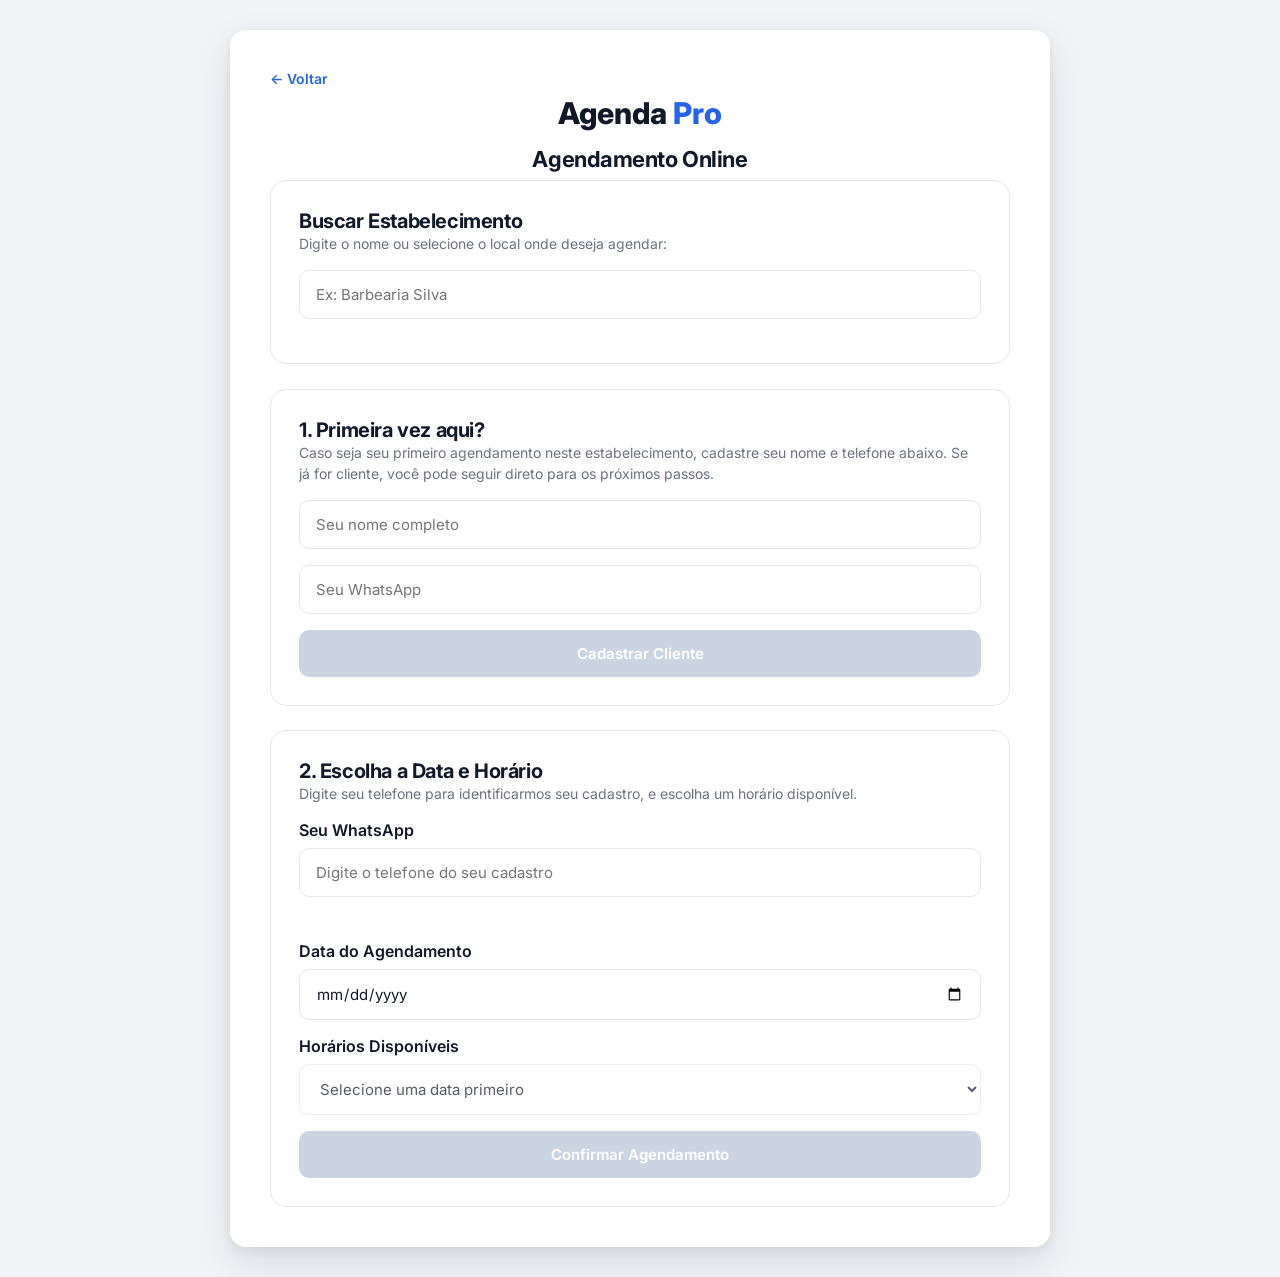
==== frontend/customer.html @ e3d3e74e "Adicona página de serviços e deixa visual mais proffisional" ====
<!DOCTYPE html>
<html lang="pt-BR">
<head>
    <meta charset="UTF-8">
    <meta name="viewport" content="width=device-width, initial-scale=1.0">
    <title>Agendamento - Agenda Pro</title>
    <script src="config.js?v=3"></script>
    <link rel="preconnect" href="https://fonts.googleapis.com">
    <link rel="preconnect" href="https://fonts.gstatic.com" crossorigin>
    <link href="https://fonts.googleapis.com/css2?family=Inter:wght@400;500;600;700;800&display=swap" rel="stylesheet">
    <link rel="stylesheet" href="style.css?v=6">
</head>
<body>
    <div class="customer-wrapper">
        <header class="customer-header">
            <button class="back-button" onclick="window.location.href='index.html'">← Voltar</button>
            <div class="logo">Agenda <span>Pro</span></div>
            <h1 id="business-display-name" style="margin-top: 15px; font-size: 22px;">Carregando estabelecimento...</h1>
            <button id="switch-business-btn" type="button" style="display:none; background:none; border:none; color:var(--primary); text-decoration:underline; cursor:pointer; font-size:14px; margin-top:6px; font-family:inherit;">Não é esse estabelecimento? Trocar</button>
        </header>

        <div id="select-business-section" class="form-card" style="display: none; margin-bottom: 25px;">
            <h2>Buscar Estabelecimento</h2>
            <p class="section-description">Digite o nome ou selecione o local onde deseja agendar:</p>
            <input type="text" id="search-business-input" class="input_field" placeholder="Ex: Barbearia Silva">
            <p id="business-search-status" style="font-size: 14px; color: var(--primary); font-weight: 600;"></p>
        </div>

        <main class="customer-container">
            <section class="form-card">
                <h2>1. Primeira vez aqui?</h2>
                <p class="section-description">Caso seja seu primeiro agendamento neste estabelecimento, cadastre seu nome e telefone abaixo. Se já for cliente, você pode seguir direto para os próximos passos.</p>
                <form id="client-form">
                    <input type="text" id="client-name" class="input_field" placeholder="Seu nome completo" required>
                    <input type="tel" id="client-phone" class="input_field" placeholder="Seu WhatsApp" required>
                    <button type="submit" class="register-button" id="submit-client-btn" disabled>Cadastrar Cliente</button>
                </form>
            </section>

            <section class="form-card" id="services-section" style="display:none;">
                <h2>2. Escolha o Serviço</h2>
                <p class="section-description">Selecione o serviço desejado.</p>
                <div id="services-list"></div>
            </section>

            <section class="form-card">
                <h2 id="datetime-step-title">2. Escolha a Data e Horário</h2>
                <p class="section-description">Digite seu telefone para identificarmos seu cadastro, e escolha um horário disponível.</p>

                <form id="appointment-form">
                    <label style="display:block; margin-bottom: 8px; font-weight: 600;">Seu WhatsApp</label>
                    <input type="tel" id="confirm-phone" class="input_field" placeholder="Digite o telefone do seu cadastro" required>
                    <p id="client-found-msg" class="section-description" style="min-height: 20px; margin-top: -8px;"></p>
                    <div id="existing-appointments-box" style="display:none; background:var(--primary-light); border-radius:10px; padding:14px 16px; margin-bottom:18px; font-size:14px; color:var(--primary-darker);"></div>

                    <label style="display:block; margin-bottom: 8px; font-weight: 600;">Data do Agendamento</label>
                    <input type="date" id="appointment-date" class="input_field" required>

                    <label style="display:block; margin-bottom: 8px; font-weight: 600;">Horários Disponíveis</label>
                    <select id="time-select" class="input_field" required disabled>
                        <option value="">Selecione uma data primeiro</option>
                    </select>

                    <button type="submit" id="submit-appointment-btn" class="register-button" disabled>Confirmar Agendamento</button>
                </form>
            </section>
        </main>
    </div>

    <div id="toast"></div>
    <script src="toast.js?v=3"></script>
    <script src="clients.js?v=4"></script>
    <script src="appointments.js?v=6"></script>
</body>
</html>
---- frontend/style.css ----
/* =======================================================
   RESET & TOKENS
======================================================= */

* {
    box-sizing: border-box;
}

:root {
    --primary: #2563EB;
    --primary-dark: #1D4ED8;
    --primary-darker: #1E40AF;
    --primary-light: #EFF6FF;
    --ink: #111827;
    --ink-soft: #4B5563;
    --muted: #6B7280;
    --border: #E5E7EB;
    --bg: #F1F3F7;
    --surface: #FFFFFF;
    --success: #16A34A;
    --danger: #DC2626;
    --radius: 16px;
    --radius-sm: 10px;
    --shadow: 0 1px 2px rgba(16,24,40,.04), 0 8px 24px rgba(16,24,40,.06);
    --shadow-lg: 0 4px 12px rgba(16,24,40,.06), 0 16px 40px rgba(16,24,40,.10);
}

body {

    margin: 0;

    min-height: 100vh;

    display: flex;

    align-items: center;

    justify-content: center;

    background: var(--bg);

    font-family: "Inter", -apple-system, BlinkMacSystemFont, sans-serif;

    color: var(--ink);

    -webkit-font-smoothing: antialiased;

}

h1, h2, h3 {
    margin: 0;
    letter-spacing: -0.02em;
}

h1 {
    font-size: 28px;
    font-weight: 700;
}

h2 {
    font-size: 20px;
    font-weight: 700;
}

h3 {
    font-size: 16px;
    font-weight: 600;
}

p {
    margin: 0;
    line-height: 1.5;
}

/* =======================================================
   LAYOUT
======================================================= */

.home-container {

    width: 90%;

    max-width: 900px;

    margin: 30px auto;

    padding: 48px 40px;

    background: var(--surface);

    border-radius: var(--radius);

    box-shadow: var(--shadow-lg);

    text-align: center;

}

.customer-container{

    display:flex;

    flex-direction:column;

    gap:24px;

}

.admin-container {

    width: 90%;

    max-width: 960px;

    margin: 30px auto;

    padding: 44px 40px;

    background: var(--surface);

    border-radius: var(--radius);

    box-shadow: var(--shadow-lg);

}

/* =======================================================
   TOPO / MARCA
======================================================= */

.logo{

    font-size: 30px;

    font-weight: 800;

    color: var(--ink);

}

.logo span{

    color: var(--primary);

}

.subtitle{

    color: var(--muted);

    margin-top: 6px;

    font-size: 15px;

}

.dashboard-description{

    margin-top: 8px;

    color: var(--muted);

    font-size: 14.5px;

}

/* =======================================================
   PÁGINA INICIAL
======================================================= */

.home-card{

    background: var(--surface);

    border: 1px solid var(--border);

    border-radius: var(--radius);

    padding: 30px;

    margin-bottom: 18px;

    cursor: pointer;

    transition: 0.2s ease;

    text-align: left;

    display: flex;

    align-items: center;

    gap: 20px;

}

.home-card:hover{

    transform: translateY(-3px);

    box-shadow: var(--shadow);

    border-color: var(--primary);

}

.home-card h2{

    margin-bottom: 4px;

}

.home-card p{

    color: var(--muted);

    font-size: 14.5px;

}

.icon-box {

    width: 56px;

    height: 56px;

    flex-shrink: 0;

    display: flex;

    align-items: center;

    justify-content: center;

    border-radius: 14px;

    background: var(--primary-light);

    font-size: 26px;

}

.feature-row {

    display: flex;

    gap: 14px;

    flex-wrap: wrap;

    justify-content: center;

    margin-top: 28px;

}

.feature-item {

    flex: 1;

    min-width: 130px;

    background: var(--primary-light);

    border-radius: var(--radius-sm);

    padding: 16px 14px;

    text-align: center;

}

.feature-item .feature-icon {

    font-size: 22px;

    margin-bottom: 6px;

}

.feature-item p {

    font-size: 12.5px;

    color: var(--primary-darker);

    font-weight: 600;

}

/* =======================================================
   COMPONENTES
======================================================= */

.input_field{

    width:100%;

    padding:14px 16px;

    margin-bottom:16px;

    border: 1.5px solid var(--border);

    border-radius: var(--radius-sm);

    font-size: 15px;

    font-family: inherit;

    color: var(--ink);

    background: var(--surface);

    transition: border-color .15s ease, box-shadow .15s ease;

}

.input_field:focus{

    outline: none;

    border-color: var(--primary);

    box-shadow: 0 0 0 3px var(--primary-light);

}

.register-button, .action-button {

    width: 100%;

    padding: 14px 20px;

    background: var(--primary);

    color: white;

    border: none;

    border-radius: var(--radius-sm);

    font-size: 15px;

    font-weight: 600;

    font-family: inherit;

    cursor: pointer;

    transition: background .15s ease, transform .1s ease;

}

.register-button:hover, .action-button:hover {

    background: var(--primary-dark);

}

.register-button:active, .action-button:active {

    transform: scale(0.99);

}

.register-button:disabled, .action-button:disabled {

    background: #CBD5E1;

    cursor: not-allowed;

}

.action-button {
    width: auto;
    padding: 10px 20px;
}

.btn-secondary {
    background: transparent;
    border: 1.5px solid var(--border);
    color: var(--ink-soft);
    padding: 8px 18px;
    border-radius: var(--radius-sm);
    cursor: pointer;
    font-size: 14px;
    font-family: inherit;
    font-weight: 600;
    white-space: nowrap;
    transition: .15s ease;
}

.btn-secondary:hover {
    background: var(--bg);
    border-color: #C7CCD4;
}

.section-divider {
    border: none;
    border-top: 1px solid var(--border);
    margin: 28px 0;
}

.section-description {
    color: var(--muted);
    font-size: 14px;
    margin-bottom: 16px;
}

.form-card {
    background: var(--surface);
    border: 1px solid var(--border);
    border-radius: var(--radius);
    padding: 28px;
}

/* =======================================================
   DASHBOARD ADMIN
======================================================= */

.dashboard-header{

    text-align:left;

    margin-bottom:32px;

    display: flex;
    justify-content: space-between;
    align-items: flex-start;
    gap: 20px;
    flex-wrap: wrap;

}

.dashboard {

    display: flex;

    gap: 16px;

    margin-bottom: 8px;

    flex-wrap: wrap;

}

.summary-card{

    flex: 1;

    min-width: 160px;

    background: var(--primary-light);

    border-radius: var(--radius-sm);

    padding: 20px;

    text-align: center;

}

.summary-icon {
    font-size: 26px;
    margin-bottom: 6px;
}

.summary-card h3 {
    color: var(--primary-darker);
    font-size: 13px;
    font-weight: 600;
    text-transform: uppercase;
    letter-spacing: .03em;
}

.summary-card strong {
    display: block;
    font-size: 32px;
    color: var(--ink);
    margin: 4px 0 2px;
}

.summary-card span {
    font-size: 13px;
    color: var(--muted);
}

.section-header {
    display: flex;
    justify-content: space-between;
    align-items: center;
    margin: 28px 0 14px;
    gap: 12px;
    flex-wrap: wrap;
}

.search-box {
    margin-bottom: 16px;
}

.search-box input {
    width: 100%;
    padding: 12px 16px;
    border: 1.5px solid var(--border);
    border-radius: var(--radius-sm);
    font-size: 14px;
    font-family: inherit;
}

.client-card {
    display: flex;
    justify-content: space-between;
    align-items: center;
    background: var(--surface);
    border: 1px solid var(--border);
    border-radius: var(--radius-sm);
    padding: 14px 18px;
    margin-bottom: 10px;
}

.client-card button {
    background: none;
    border: none;
    font-size: 17px;
    cursor: pointer;
    padding: 6px 10px;
    border-radius: 8px;
    transition: background .15s;
}

.client-card button:hover {
    background: #FEE2E2;
}

.card-info h3 {
    font-size: 15px;
}

.card-info p {
    font-size: 13.5px;
    color: var(--muted);
    margin-top: 2px;
}

/* Abas */

.tab-button {
    background: none;
    border: none;
    padding: 12px 18px;
    font-size: 14.5px;
    font-weight: 600;
    color: var(--muted);
    cursor: pointer;
    border-bottom: 3px solid transparent;
    margin-bottom: -1px;
    font-family: inherit;
}

.tab-button.active {
    color: var(--primary);
    border-bottom-color: var(--primary);
}

.day-checkbox {
    display: flex;
    align-items: center;
    gap: 6px;
    background: var(--bg);
    padding: 8px 14px;
    border-radius: var(--radius-sm);
    cursor: pointer;
    font-size: 14px;
    user-select: none;
    border: 1.5px solid transparent;
}

.blocked-slot-item {
    display: flex;
    justify-content: space-between;
    align-items: center;
    background: var(--bg);
    padding: 12px 16px;
    border-radius: var(--radius-sm);
    margin-bottom: 10px;
}

/* Serviços */

.service-card {
    display: flex;
    justify-content: space-between;
    align-items: center;
    background: var(--surface);
    border: 1px solid var(--border);
    border-radius: var(--radius-sm);
    padding: 16px 18px;
    margin-bottom: 10px;
    gap: 12px;
}

.service-card h3 {
    font-size: 15px;
}

.service-card .service-meta {
    font-size: 13px;
    color: var(--muted);
    margin-top: 3px;
}

.service-card .service-actions {
    display: flex;
    gap: 8px;
    align-items: center;
    flex-shrink: 0;
}

.price-tag {
    font-weight: 700;
    color: var(--primary-darker);
    font-size: 15px;
    white-space: nowrap;
}

.service-option {
    display: flex;
    justify-content: space-between;
    align-items: center;
    background: var(--surface);
    border: 1.5px solid var(--border);
    border-radius: var(--radius-sm);
    padding: 14px 16px;
    margin-bottom: 10px;
    cursor: pointer;
    transition: .15s ease;
}

.service-option:hover {
    border-color: var(--primary);
}

.service-option.selected {
    border-color: var(--primary);
    background: var(--primary-light);
}

.service-option .service-name {
    font-weight: 600;
    font-size: 14.5px;
}

.service-option .service-duration {
    font-size: 12.5px;
    color: var(--muted);
}

/* =======================================================
   PÁGINA DO CLIENTE
======================================================= */

.customer-wrapper{

    width:90%;

    max-width:820px;

    margin:30px auto;

    background: var(--surface);

    border-radius: var(--radius);

    padding: 40px;

    box-shadow: var(--shadow-lg);

}

.customer-header {
    text-align: center;
    margin-bottom: 8px;
}

.back-button {
    background: none;
    border: none;
    color: var(--primary);
    font-size: 14px;
    font-weight: 600;
    cursor: pointer;
    font-family: inherit;
    display: block;
    text-align: left;
    margin-bottom: 8px;
    padding: 0;
}

.back-button:hover{

    color: var(--primary-dark);

}

/* =======================================================
   TOAST
======================================================= */

#toast{

    position:fixed;

    top:25px;

    right:25px;

    background: var(--success);

    color:white;

    padding:16px 22px;

    border-radius: var(--radius-sm);

    font-weight:600;

    box-shadow: var(--shadow-lg);

    opacity:0;

    transform:translateY(-20px);

    transition:.3s;

    z-index:1000;

    max-width: 90vw;

}

#toast.show{

    opacity:1;

    transform:translateY(0);

}

#toast.error{

    background: var(--danger);

}

/* =======================================================
   RESPONSIVO
======================================================= */

@media (max-width:768px){

    .section-header{

        flex-direction:column;

        align-items:flex-start;

        gap:15px;

    }

    .action-button{

        width:100%;

    }

    body {

        align-items: flex-start;

        padding: 0;

        margin: 0;

    }

    .home-container,
    .admin-container,
    .customer-wrapper {

        width: 100%;

        max-width: 100%;

        min-height: 100vh;

        min-height: 100dvh;

        margin: 0;

        padding: 24px 18px 40px;

        border-radius: 0;

        box-shadow: none;

    }

    .dashboard-header {

        flex-direction: column;

        align-items: flex-start;

    }

    .home-card {

        flex-direction: column;

        text-align: center;

    }

    .feature-row {

        gap: 10px;

    }

    .service-card {

        flex-direction: column;

        align-items: flex-start;

    }

    .service-card .service-actions {

        width: 100%;

        justify-content: flex-end;

    }

}
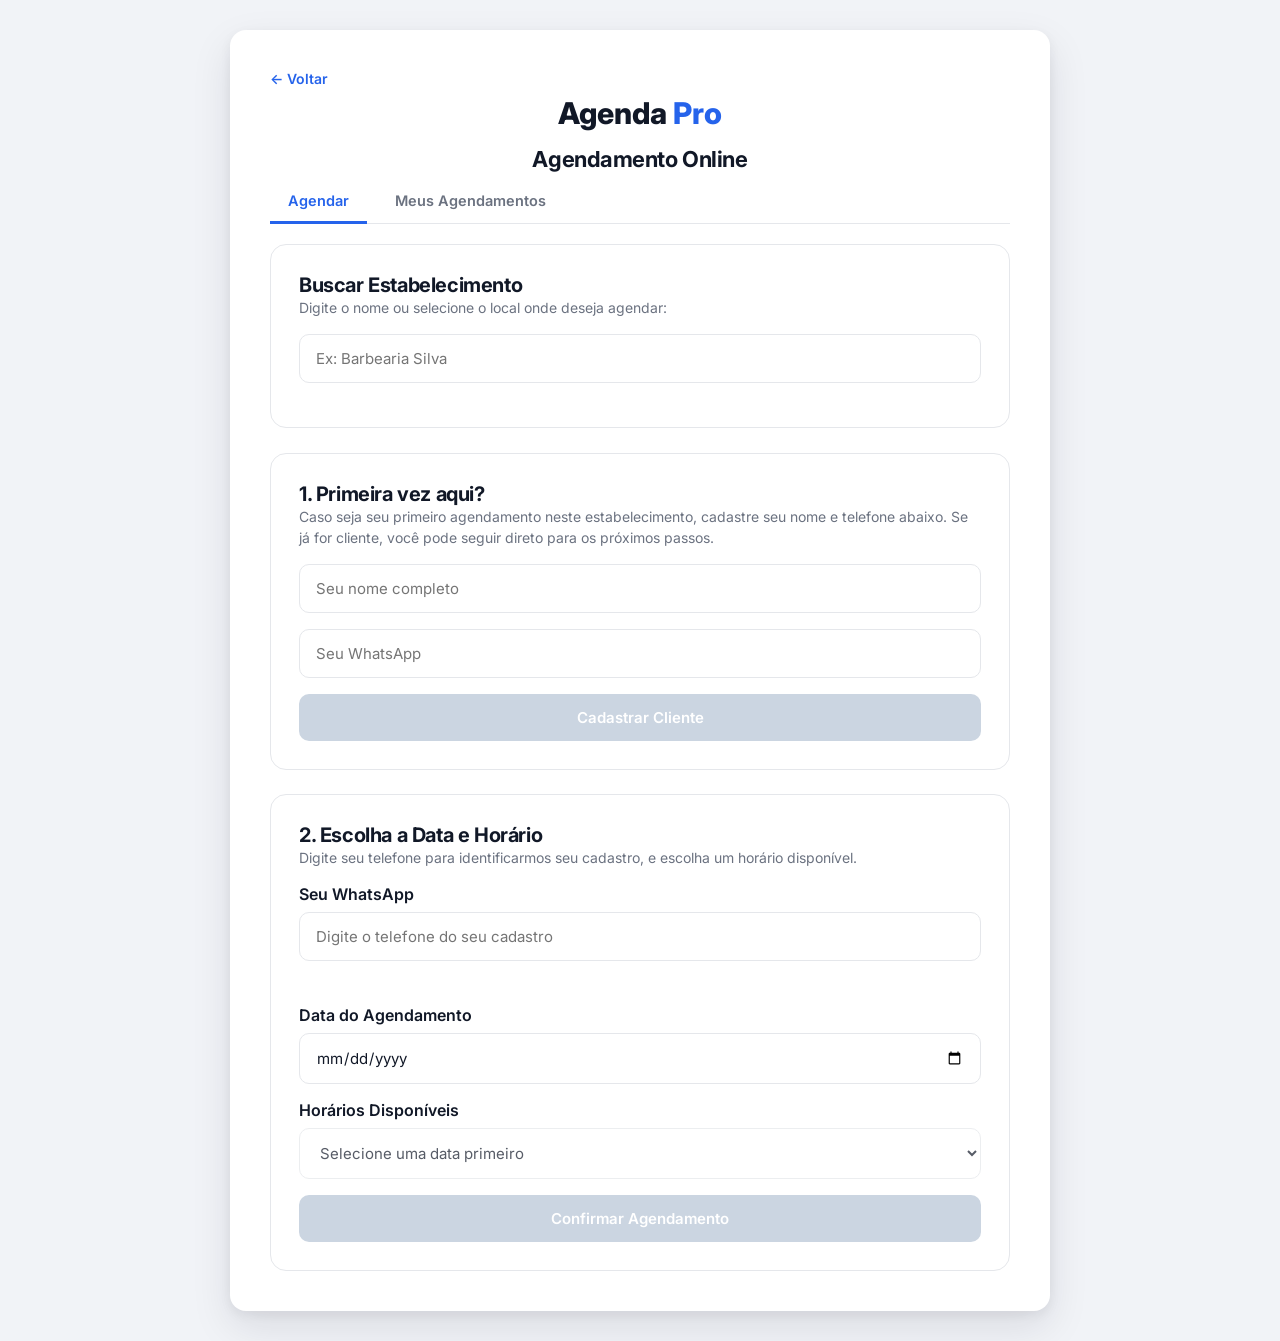
==== commit 6c4cf993: "fix: reaplica versao validada, edicao de agendamento, recuperacao de senha e meus agendamentos" ====
--- a/frontend/customer.html
+++ b/frontend/customer.html
@@ -19,6 +19,11 @@
             <button id="switch-business-btn" type="button" style="display:none; background:none; border:none; color:var(--primary); text-decoration:underline; cursor:pointer; font-size:14px; margin-top:6px; font-family:inherit;">Não é esse estabelecimento? Trocar</button>
         </header>
 
+        <div class="tabs-nav" style="display:flex; gap:10px; margin-bottom:20px; border-bottom:1px solid var(--border);">
+            <button id="tab-btn-book" class="tab-button active" type="button">Agendar</button>
+            <button id="tab-btn-my-appointments" class="tab-button" type="button">Meus Agendamentos</button>
+        </div>
+
         <div id="select-business-section" class="form-card" style="display: none; margin-bottom: 25px;">
             <h2>Buscar Estabelecimento</h2>
             <p class="section-description">Digite o nome ou selecione o local onde deseja agendar:</p>
@@ -26,7 +31,7 @@
             <p id="business-search-status" style="font-size: 14px; color: var(--primary); font-weight: 600;"></p>
         </div>
 
-        <main class="customer-container">
+        <main class="customer-container" id="tab-content-book">
             <section class="form-card">
                 <h2>1. Primeira vez aqui?</h2>
                 <p class="section-description">Caso seja seu primeiro agendamento neste estabelecimento, cadastre seu nome e telefone abaixo. Se já for cliente, você pode seguir direto para os próximos passos.</p>
@@ -65,11 +70,19 @@
                 </form>
             </section>
         </main>
+
+        <section class="form-card" id="tab-content-my-appointments" style="display:none;">
+            <h2>Meus Agendamentos</h2>
+            <p class="section-description">Digite seu telefone para ver seus agendamentos marcados neste estabelecimento.</p>
+            <input type="tel" id="my-appointments-phone" class="input_field" placeholder="Seu WhatsApp">
+            <button type="button" id="my-appointments-search-btn" class="register-button">Buscar</button>
+            <div id="my-appointments-list" style="margin-top:20px;"></div>
+        </section>
     </div>
 
     <div id="toast"></div>
     <script src="toast.js?v=3"></script>
     <script src="clients.js?v=4"></script>
-    <script src="appointments.js?v=6"></script>
+    <script src="appointments.js?v=7"></script>
 </body>
 </html>
